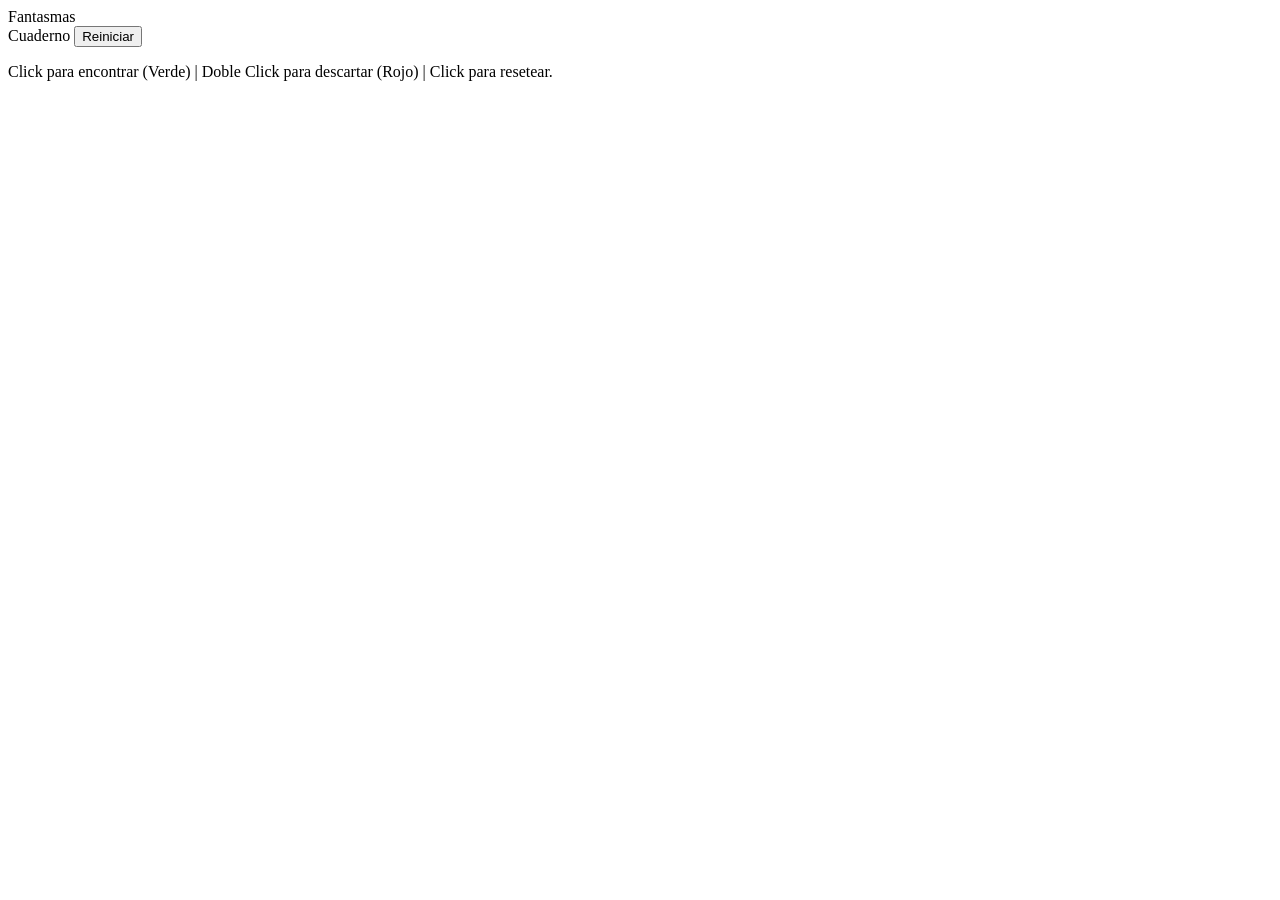
==== index.html @ 2499eb6f "Create index.html" ====
<!DOCTYPE html>
<html lang="es">
<head>
    <meta charset="UTF-8">
    <meta name="viewport" content="width=device-width, initial-scale=1.0">
    <title>Phasmophobia Matrix - Español</title>
    <link rel="stylesheet" href="styles.css">
</head>
<body>

    <!-- Header Navigation -->
    <header class="navbar">
        <div class="nav-item active">Fantasmas</div>
    </header>

    <!-- Main Container Layout -->
    <main class="main-container">

        <!-- Ghosts Grid View -->
        <section class="ghosts-section">
            <div id="ghostGrid" class="ghost-grid">
                <!-- Generado dinámicamente con JS -->
            </div>
        </section>

        <!-- Right Control Sidebar -->
        <aside class="sidebar">
            <div class="sidebar-header">
                <span class="sidebar-title">Cuaderno</span>
                <button class="btn-action btn-reset" onclick="resetAll()">Reiniciar</button>
            </div>

            <p class="instructions">
                Click para encontrar (Verde) | Doble Click para descartar (Rojo) | Click para resetear.
            </p>

            <!-- List of Evidences -->
            <div id="evidenceList" class="evidence-list">
                <!-- Generado dinámicamente con JS -->
            </div>
        </aside>

    </main>

    <script src="script.js"></script>
</body>
</html>
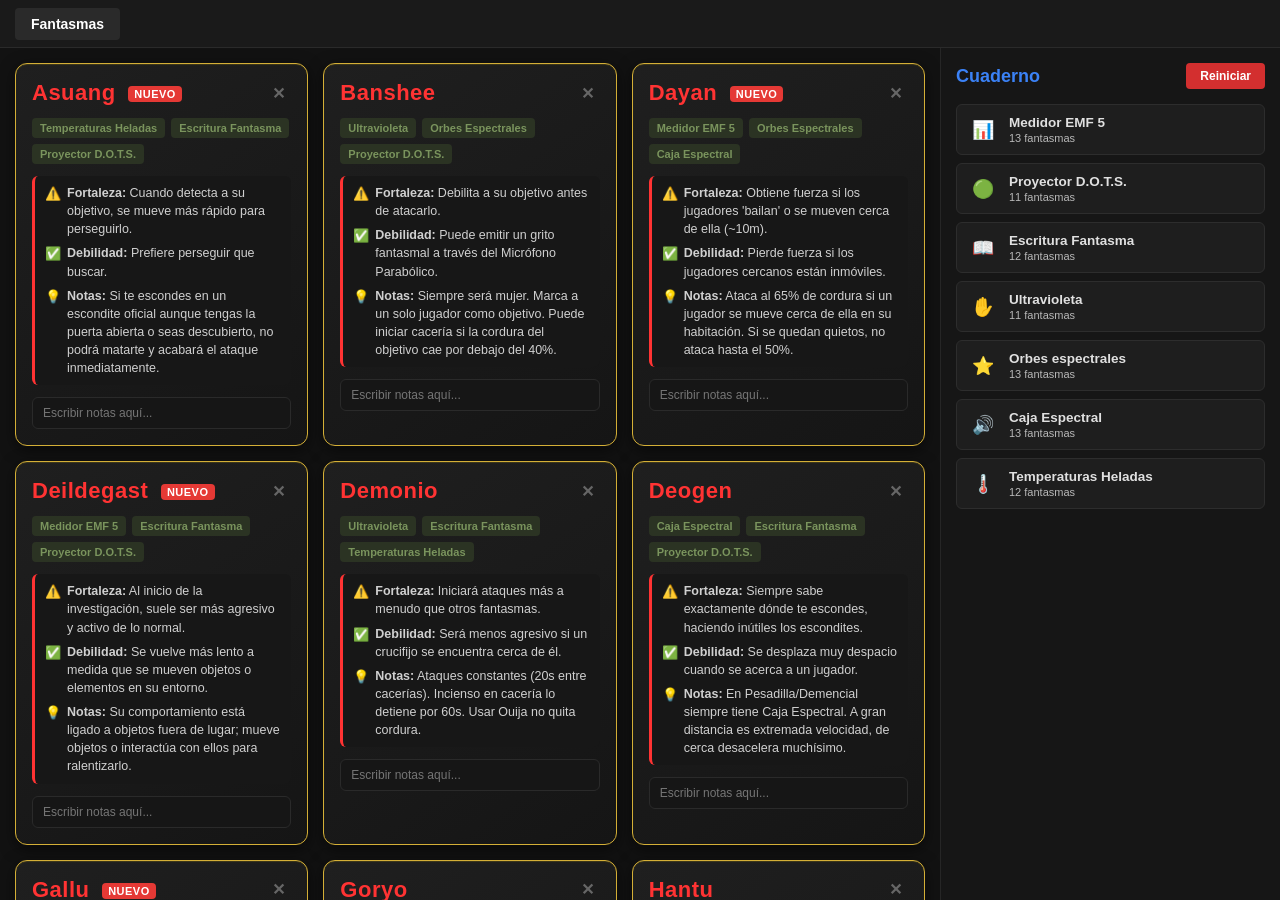
==== commit a5976f2c: "Update index.html" ====
--- a/index.html
+++ b/index.html
@@ -30,9 +30,9 @@
                 <button class="btn-action btn-reset" onclick="resetAll()">Reiniciar</button>
             </div>
 
-            <p class="instructions">
+            <!--<p class="instructions">
                 Click para encontrar (Verde) | Doble Click para descartar (Rojo) | Click para resetear.
-            </p>
+            </p> -->
 
             <!-- List of Evidences -->
             <div id="evidenceList" class="evidence-list">
--- a/styles.css
+++ b/styles.css
@@ -0,0 +1,325 @@
+* {
+    box-sizing: border-box;
+    margin: 0;
+    padding: 0;
+    font-family: -apple-system, BlinkMacSystemFont, "Segoe UI", Roboto, Helvetica, Arial, sans-serif;
+    user-select: none;
+}
+
+body {
+    background-color: #121212;
+    color: #e0e0e0;
+    height: 100vh;
+    display: flex;
+    flex-direction: column;
+    overflow: hidden;
+}
+
+/* Top Navigation Bar */
+.navbar {
+    background-color: #1a1a1a;
+    border-bottom: 1px solid #2a2a2a;
+    display: flex;
+    align-items: center;
+    padding: 0 15px;
+    height: 48px;
+}
+
+.nav-item {
+    padding: 8px 16px;
+    font-size: 14px;
+    color: #fff;
+    background-color: #2a2a2a;
+    font-weight: 600;
+    border-radius: 4px;
+}
+
+/* Main Layout */
+.main-container {
+    display: flex;
+    flex: 1;
+    overflow: hidden;
+}
+
+/* Left Content - Ghost Grid */
+.ghosts-section {
+    flex: 1;
+    padding: 15px;
+    overflow-y: auto;
+    background-color: #121212;
+}
+
+.ghost-grid {
+    display: grid;
+    grid-template-columns: repeat(3, 1fr);
+    gap: 15px;
+}
+
+@media (max-width: 1200px) {
+    .ghost-grid {
+        grid-template-columns: repeat(2, 1fr);
+    }
+}
+
+@media (max-width: 768px) {
+    .ghost-grid {
+        grid-template-columns: 1fr;
+    }
+    .main-container {
+        flex-direction: column;
+    }
+    .sidebar {
+        width: 100% !important;
+        height: auto !important;
+    }
+}
+
+/* Ghost Card Styling - Con bordes dorados, esquinas suaves y profundidad */
+.ghost-card {
+    background: linear-gradient(145deg, #1f1f1f, #151515);
+    border: 1px solid #d4af37;
+    border-radius: 12px;
+    padding: 16px;
+    position: relative;
+    display: flex;
+    flex-direction: column;
+    gap: 12px;
+    transition: transform 0.2s ease, box-shadow 0.2s ease;
+    box-shadow: 0 4px 15px rgba(0, 0, 0, 0.5), 
+                inset 0 1px 1px rgba(255, 215, 0, 0.15);
+}
+
+.ghost-card:hover {
+    transform: translateY(-2px);
+    box-shadow: 0 6px 20px rgba(212, 175, 55, 0.2), 
+                inset 0 1px 2px rgba(255, 215, 0, 0.25);
+}
+
+.ghost-card.possible {
+    opacity: 1;
+}
+
+.ghost-header {
+    display: flex;
+    justify-content: space-between;
+    align-items: center;
+}
+
+.ghost-name {
+    font-size: 22px;
+    font-weight: 800;
+    color: #ff3333;
+    letter-spacing: 0.5px;
+}
+
+.badge-new {
+    font-size: 11px;
+    background: #e53935;
+    color: #fff;
+    padding: 2px 6px;
+    border-radius: 4px;
+    vertical-align: middle;
+    margin-left: 6px;
+}
+
+.close-btn {
+    color: #666;
+    cursor: pointer;
+    font-size: 16px;
+    font-weight: bold;
+    padding: 2px 6px;
+    border-radius: 3px;
+    transition: color 0.2s;
+}
+
+.close-btn:hover {
+    color: #ff4444;
+    background-color: #2a2a2a;
+}
+
+/* Evidence Pills in Ghost Card */
+.evidence-pills {
+    display: flex;
+    flex-wrap: wrap;
+    gap: 6px;
+}
+
+.pill {
+    font-size: 11px;
+    font-weight: 700;
+    padding: 4px 8px;
+    border-radius: 4px;
+    text-transform: capitalize;
+}
+
+.pill.active {
+    background-color: #8ec63f;
+    color: #000;
+}
+
+.pill.inactive {
+    background-color: #2b3323;
+    color: #7a945d;
+}
+
+.pill.excluded {
+    background-color: #3d2222;
+    color: #884444;
+    text-decoration: line-through;
+}
+
+/* Ghost Info Box */
+.ghost-info {
+    font-size: 12.5px;
+    line-height: 1.45;
+    color: #d0d0d0;
+    display: flex;
+    flex-direction: column;
+    gap: 6px;
+    background: #171717;
+    padding: 8px 10px;
+    border-radius: 6px;
+    border-left: 3px solid #ff3333;
+}
+
+.info-row {
+    display: flex;
+    align-items: flex-start;
+    gap: 6px;
+}
+
+.info-icon {
+    font-size: 13px;
+    flex-shrink: 0;
+    margin-top: 1px;
+}
+
+.notes-input {
+    width: 100%;
+    background-color: #161616;
+    border: 1px solid #2a2a2a;
+    color: #aaa;
+    padding: 8px 10px;
+    border-radius: 6px;
+    font-size: 12px;
+    outline: none;
+}
+
+.notes-input:focus {
+    border-color: #d4af37;
+    color: #fff;
+}
+
+/* Sidebar Styling */
+.sidebar {
+    width: 340px;
+    background-color: #161616;
+    border-left: 1px solid #262626;
+    display: flex;
+    flex-direction: column;
+    padding: 15px;
+    gap: 15px;
+}
+
+.sidebar-header {
+    display: flex;
+    justify-content: space-between;
+    align-items: center;
+}
+
+.sidebar-title {
+    font-size: 18px;
+    font-weight: 700;
+    color: #3b82f6;
+}
+
+.btn-reset {
+    padding: 6px 14px;
+    font-size: 12px;
+    font-weight: 600;
+    border: none;
+    border-radius: 4px;
+    cursor: pointer;
+    background-color: #d32f2f;
+    color: #fff;
+    transition: background-color 0.2s;
+}
+
+.btn-reset:hover {
+    background-color: #b71c1c;
+}
+
+.instructions {
+    font-size: 12px;
+    color: #3b82f6;
+    line-height: 1.35;
+}
+
+/* Evidence Buttons List */
+.evidence-list {
+    display: flex;
+    flex-direction: column;
+    gap: 8px;
+    overflow-y: auto;
+    flex: 1;
+}
+
+.evidence-btn {
+    display: flex;
+    align-items: center;
+    padding: 10px 12px;
+    background-color: #1e1e1e;
+    border: 1px solid #2d2d2d;
+    border-radius: 6px;
+    cursor: pointer;
+    transition: all 0.2s;
+}
+
+.evidence-btn.state-1 {
+    background-color: #8ec63f;
+    border-color: #a2d654;
+    color: #000;
+}
+
+.evidence-btn.state-2 {
+    background-color: #b71c1c;
+    border-color: #e53935;
+    color: #fff;
+}
+
+.evidence-icon {
+    width: 28px;
+    height: 28px;
+    display: flex;
+    align-items: center;
+    justify-content: center;
+    font-size: 18px;
+    margin-right: 12px;
+}
+
+.evidence-info {
+    display: flex;
+    flex-direction: column;
+    flex: 1;
+}
+
+.evidence-name {
+    font-size: 13.5px;
+    font-weight: 700;
+}
+
+.evidence-btn.state-2 .evidence-name {
+    text-decoration: line-through;
+}
+
+.evidence-count {
+    font-size: 11px;
+    opacity: 0.8;
+    margin-top: 2px;
+}
+
+.evidence-status-icon {
+    font-weight: bold;
+    font-size: 14px;
+    margin-left: 8px;
+}
